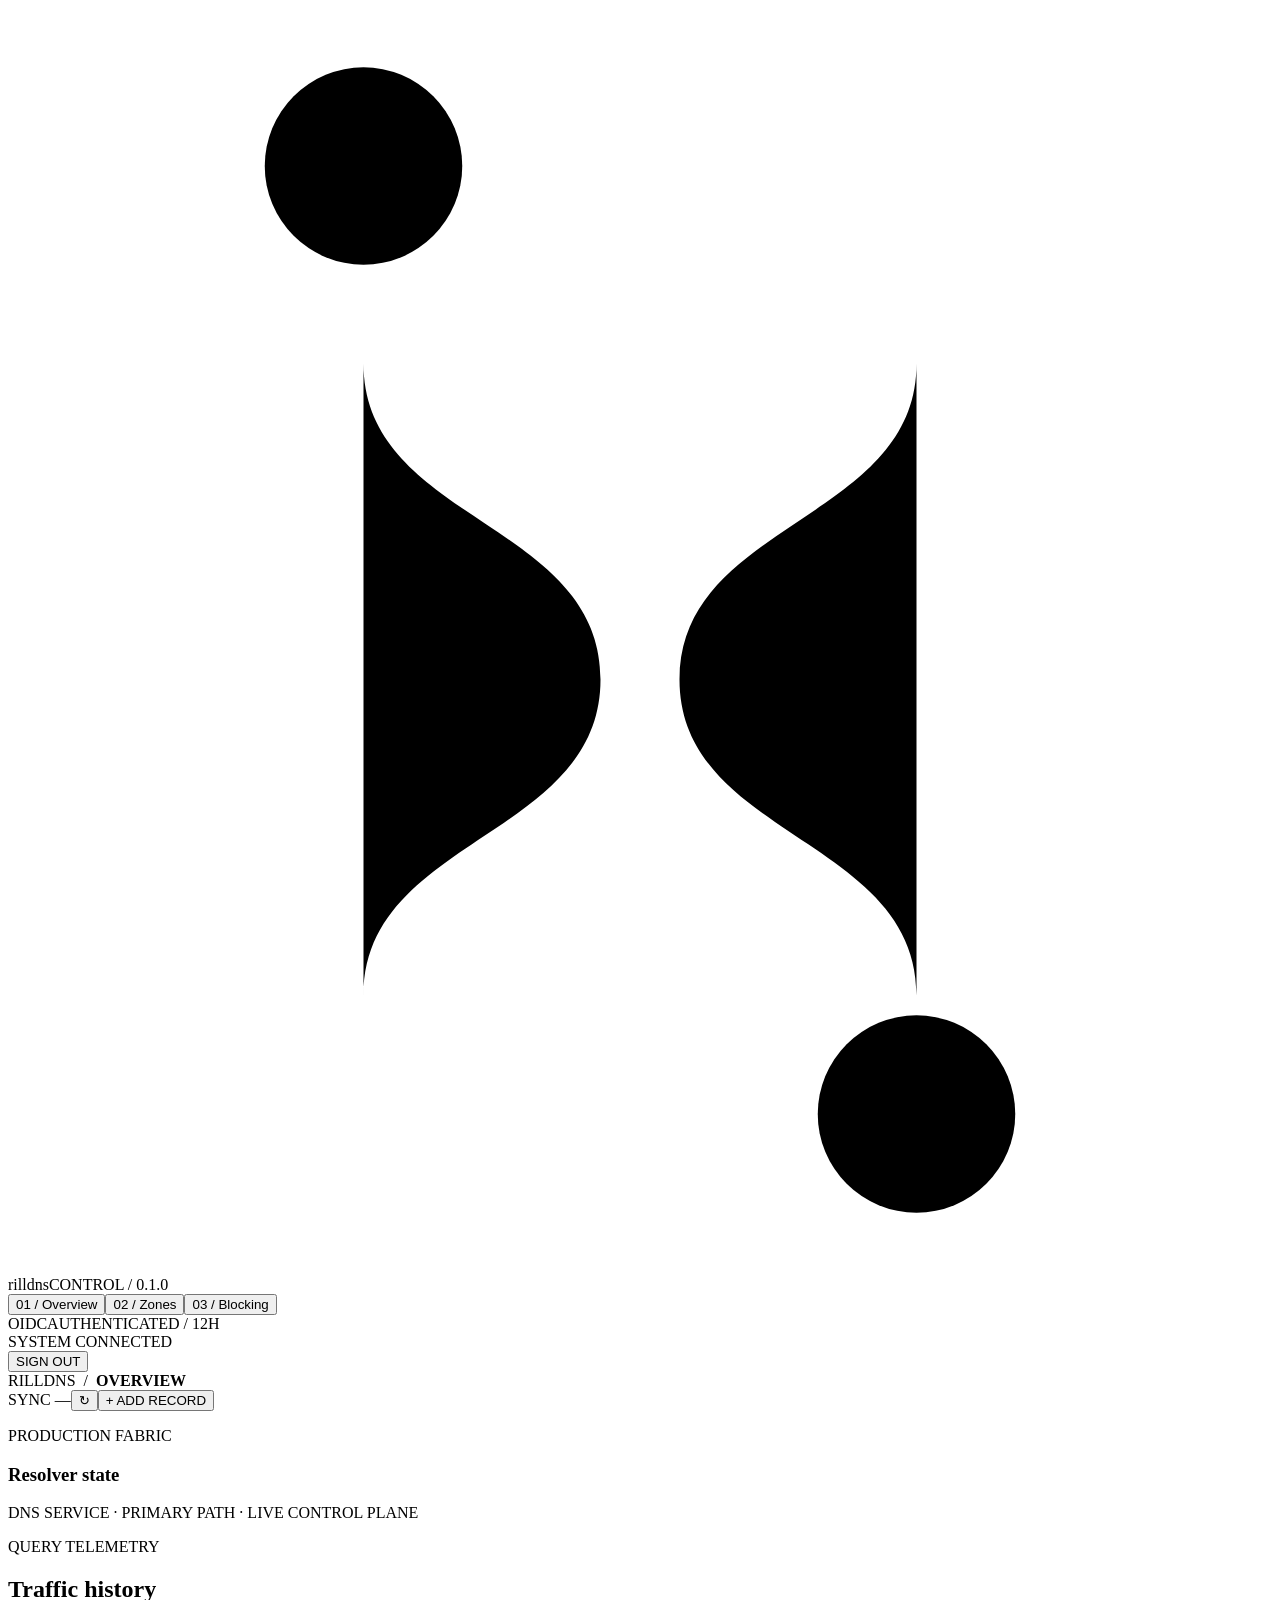
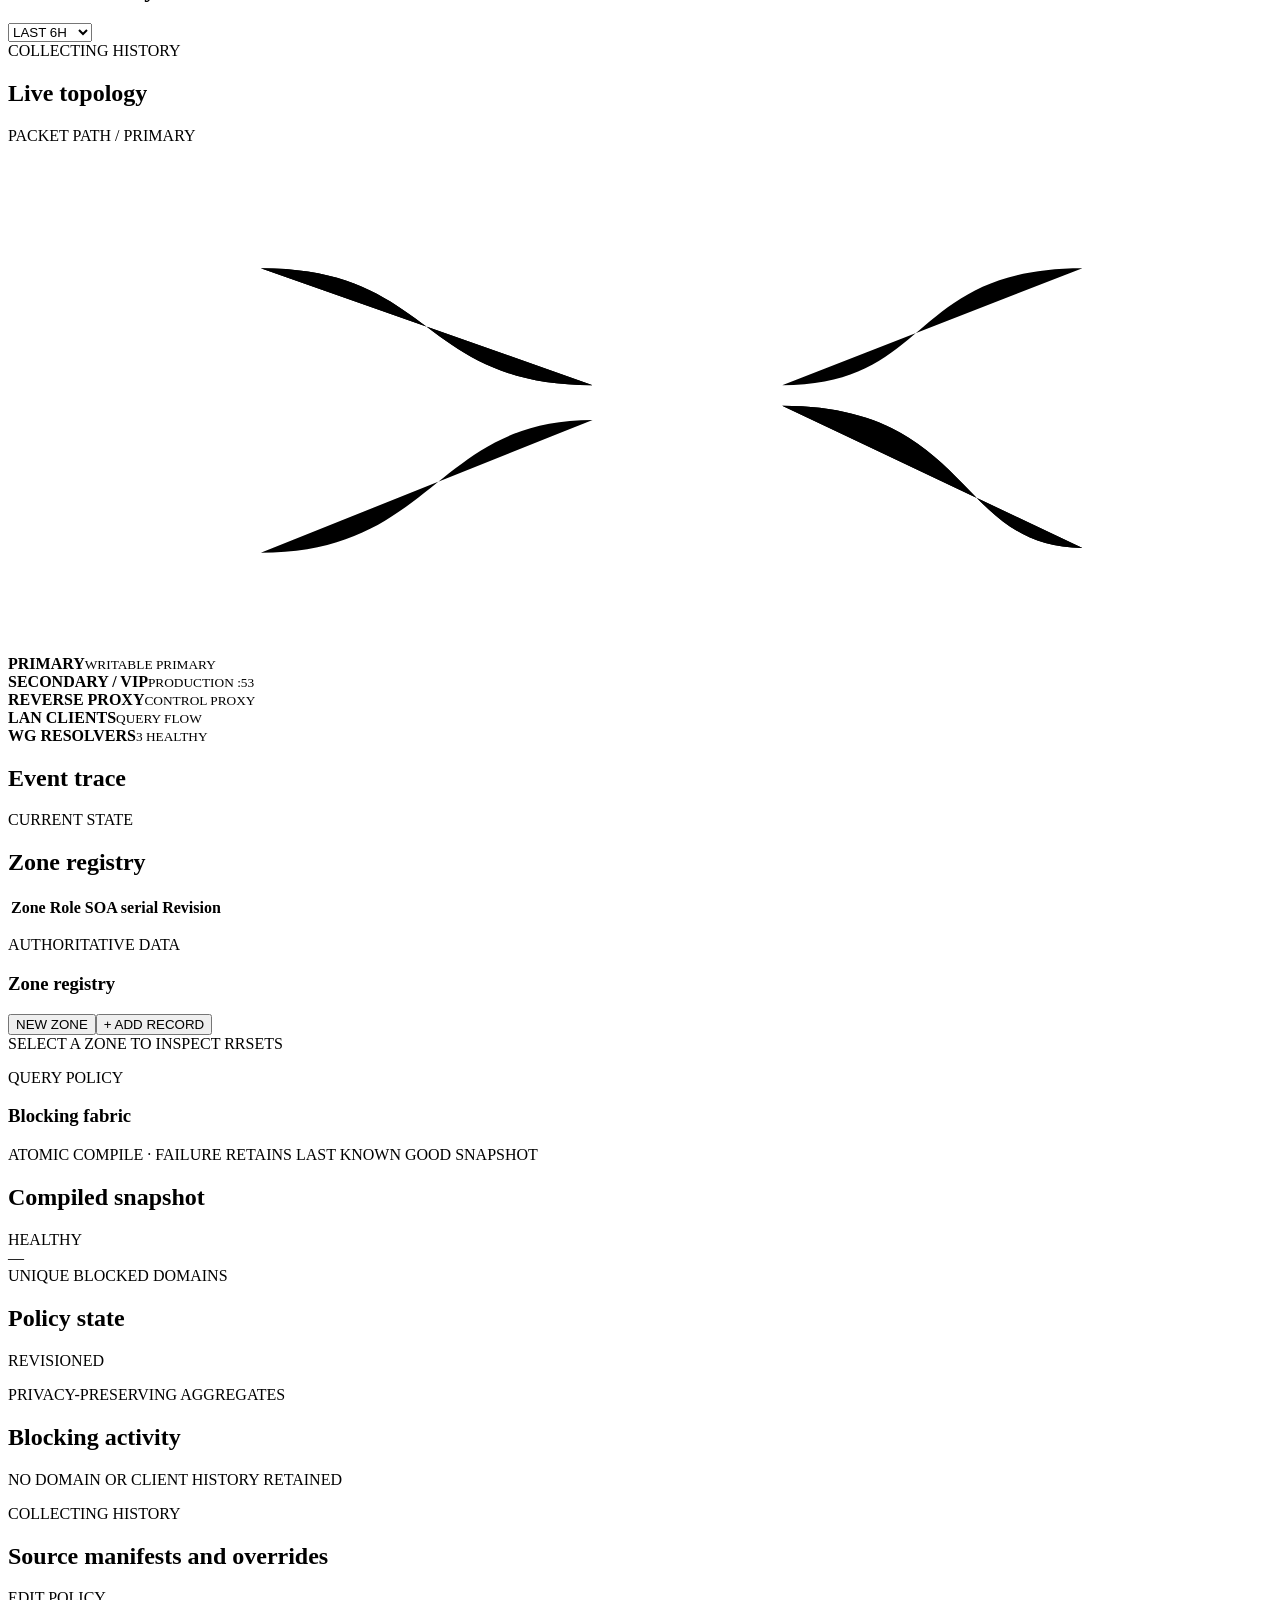
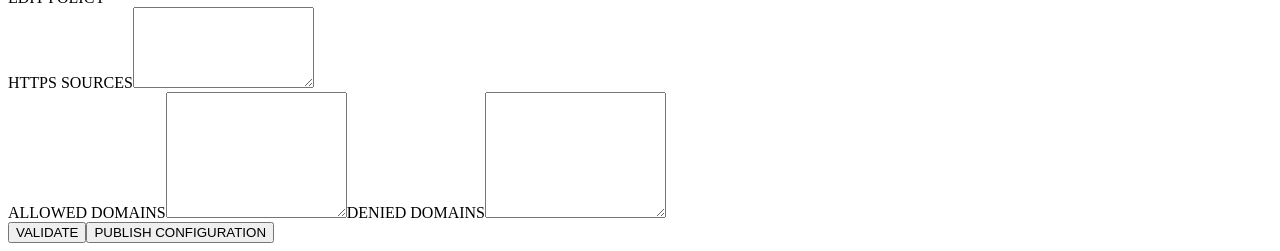
==== internal/webui/static/index.html @ 5bb86b79 "Initial public release of RillDNS" ====
<!doctype html>
<html lang="en">
<head>
  <meta charset="utf-8">
  <meta name="viewport" content="width=device-width,initial-scale=1">
  <meta name="theme-color" content="#0b0d0c">
  <title>RillDNS</title>
  <link rel="icon" href="/static/icon.svg" type="image/svg+xml">
  <link rel="stylesheet" href="/static/style.css">
</head>
<body>
  <div class="app-shell">
    <aside class="rail">
      <div class="logo"><span class="glyph" aria-hidden="true"><svg viewBox="0 0 64 64"><path d="M18 8v10c0 8 12 8 12 16s-12 8-12 16v6M46 8v10c0 8-12 8-12 16s12 8 12 16v6"/><circle cx="18" cy="8" r="5"/><circle cx="46" cy="56" r="5"/></svg></span><span class="wordmark">rilldns<span class="build">CONTROL / 0.1.0</span></span></div>
      <nav class="rail-nav"><button class="nav active" data-view="dashboard"><span>01 / Overview</span></button><button class="nav" data-view="zones"><span>02 / Zones</span></button><button class="nav" data-view="blocking"><span>03 / Blocking</span></button></nav>
      <div class="rail-foot"><div class="user">OIDC<span>AUTHENTICATED / 12H</span></div><div class="live"><i class="pulse"></i> SYSTEM CONNECTED</div><form method="post" action="/api/auth/logout"><button class="signout">SIGN OUT</button></form></div>
    </aside>
    <section class="workspace">
      <header class="topbar"><div class="crumb">RILLDNS&nbsp; / &nbsp;<strong id="crumb">OVERVIEW</strong></div><div class="top-actions"><span class="stamp" id="sync-time">SYNC —</span><button class="icon-btn" id="refresh" title="Refresh" aria-label="Refresh">↻</button><button class="action" id="quick-change">+ ADD RECORD</button></div></header>
      <main>
        <section id="notice" class="notice hidden"></section>
        <section id="dashboard" class="view">
          <div class="section-head"><div><p class="eyebrow">PRODUCTION FABRIC</p><h1>Resolver state</h1></div><p>DNS SERVICE · PRIMARY PATH · LIVE CONTROL PLANE</p></div>
          <div class="status-strip" id="health-cards"></div>
          <section class="chart-section"><div class="chart-section-head"><div><p class="eyebrow">QUERY TELEMETRY</p><h2>Traffic history</h2></div><select id="chart-range" aria-label="Chart range"><option value="1h">LAST 1H</option><option value="6h" selected>LAST 6H</option><option value="24h">LAST 24H</option><option value="7d">LAST 7D</option></select></div><div class="chart-grid" id="chart-grid"><div class="chart-loading">COLLECTING HISTORY</div></div></section>
          <div class="overview-grid">
            <section class="module"><div class="module-head"><h2>Live topology</h2><span class="tag">PACKET PATH / PRIMARY</span></div><div class="topology"><svg viewBox="0 0 800 320" preserveAspectRatio="none" aria-hidden="true"><g class="routes"><path d="M160 78 C270 78 260 152 370 152"/><path d="M490 152 C585 152 570 78 680 78"/><path d="M490 165 C610 165 600 255 680 255"/><path d="M370 174 C270 174 270 258 160 258"/></g><g class="traffic"><path d="M160 78 C270 78 260 152 370 152"/><path d="M490 165 C610 165 600 255 680 255"/></g></svg><div class="node primary-node"><i></i><b>PRIMARY</b><small>WRITABLE PRIMARY</small></div><div class="node master-node"><i></i><b>SECONDARY / VIP</b><small>PRODUCTION :53</small></div><div class="node proxy-node"><b>REVERSE PROXY</b><small>CONTROL PROXY</small></div><div class="node client-node"><i></i><b>LAN CLIENTS</b><small>QUERY FLOW</small></div><div class="node upstream-node"><i></i><b>WG RESOLVERS</b><small>3 HEALTHY</small></div></div></section>
            <section class="module"><div class="module-head"><h2>Event trace</h2><span class="tag">CURRENT STATE</span></div><div class="event-list" id="event-list"></div></section>
          </div>
          <section class="module zone-registry"><div class="module-head"><h2>Zone registry</h2><span id="zone-count" class="tag"></span></div><div class="table-wrap"><table><thead><tr><th>Zone</th><th>Role</th><th>SOA serial</th><th>Revision</th></tr></thead><tbody id="zone-summary"></tbody></table></div></section>
        </section>
        <section id="zones" class="view hidden">
          <div class="section-head"><div><p class="eyebrow">AUTHORITATIVE DATA</p><h1>Zone registry</h1></div><div class="header-actions"><button class="button secondary" id="new-zone">NEW ZONE</button><button class="action" id="zone-add-record">+ ADD RECORD</button></div></div>
          <div class="zone-layout"><aside class="module zone-list" id="zone-list"></aside><section class="module zone-detail" id="zone-detail"><div class="empty">SELECT A ZONE TO INSPECT RRSETS</div></section></div>
        </section>
        <section id="blocking" class="view hidden">
          <div class="section-head"><div><p class="eyebrow">QUERY POLICY</p><h1>Blocking fabric</h1></div><p>ATOMIC COMPILE · FAILURE RETAINS LAST KNOWN GOOD SNAPSHOT</p></div>
          <div class="blocking-summary"><section class="module"><div class="module-head"><h2>Compiled snapshot</h2><span class="tag">HEALTHY</span></div><div class="blocking-number" id="blocking-count">—</div><div class="blocking-caption">UNIQUE BLOCKED DOMAINS</div><div class="meter"><i></i></div></section><section class="module"><div class="module-head"><h2>Policy state</h2><span class="tag">REVISIONED</span></div><div class="policy-stats" id="policy-stats"></div></section></div>
          <section class="chart-section"><div class="chart-section-head"><div><p class="eyebrow">PRIVACY-PRESERVING AGGREGATES</p><h2>Blocking activity</h2></div><p class="chart-note">NO DOMAIN OR CLIENT HISTORY RETAINED</p></div><div class="chart-grid blocking-charts" id="blocking-chart-grid"><div class="chart-loading">COLLECTING HISTORY</div></div></section>
          <form class="module form blocking-form" id="blocking-form"><div class="module-head"><h2>Source manifests and overrides</h2><span class="tag">EDIT POLICY</span></div><div class="form-body"><label>HTTPS SOURCES<textarea id="sources" rows="5"></textarea></label><div class="two"><label>ALLOWED DOMAINS<textarea id="allow" rows="8"></textarea></label><label>DENIED DOMAINS<textarea id="deny" rows="8"></textarea></label></div><div class="actions"><button type="button" class="button secondary" id="plan-blocking">VALIDATE</button><button class="button primary">PUBLISH CONFIGURATION</button></div></div></form>
        </section>
      </main>
    </section>
  </div>
  <dialog id="dialog"><form method="dialog" class="dialog-card"><button class="close" value="cancel" aria-label="Close">×</button><div id="dialog-content"></div></form></dialog>
  <script src="/static/app.js" defer></script>
</body>
</html>
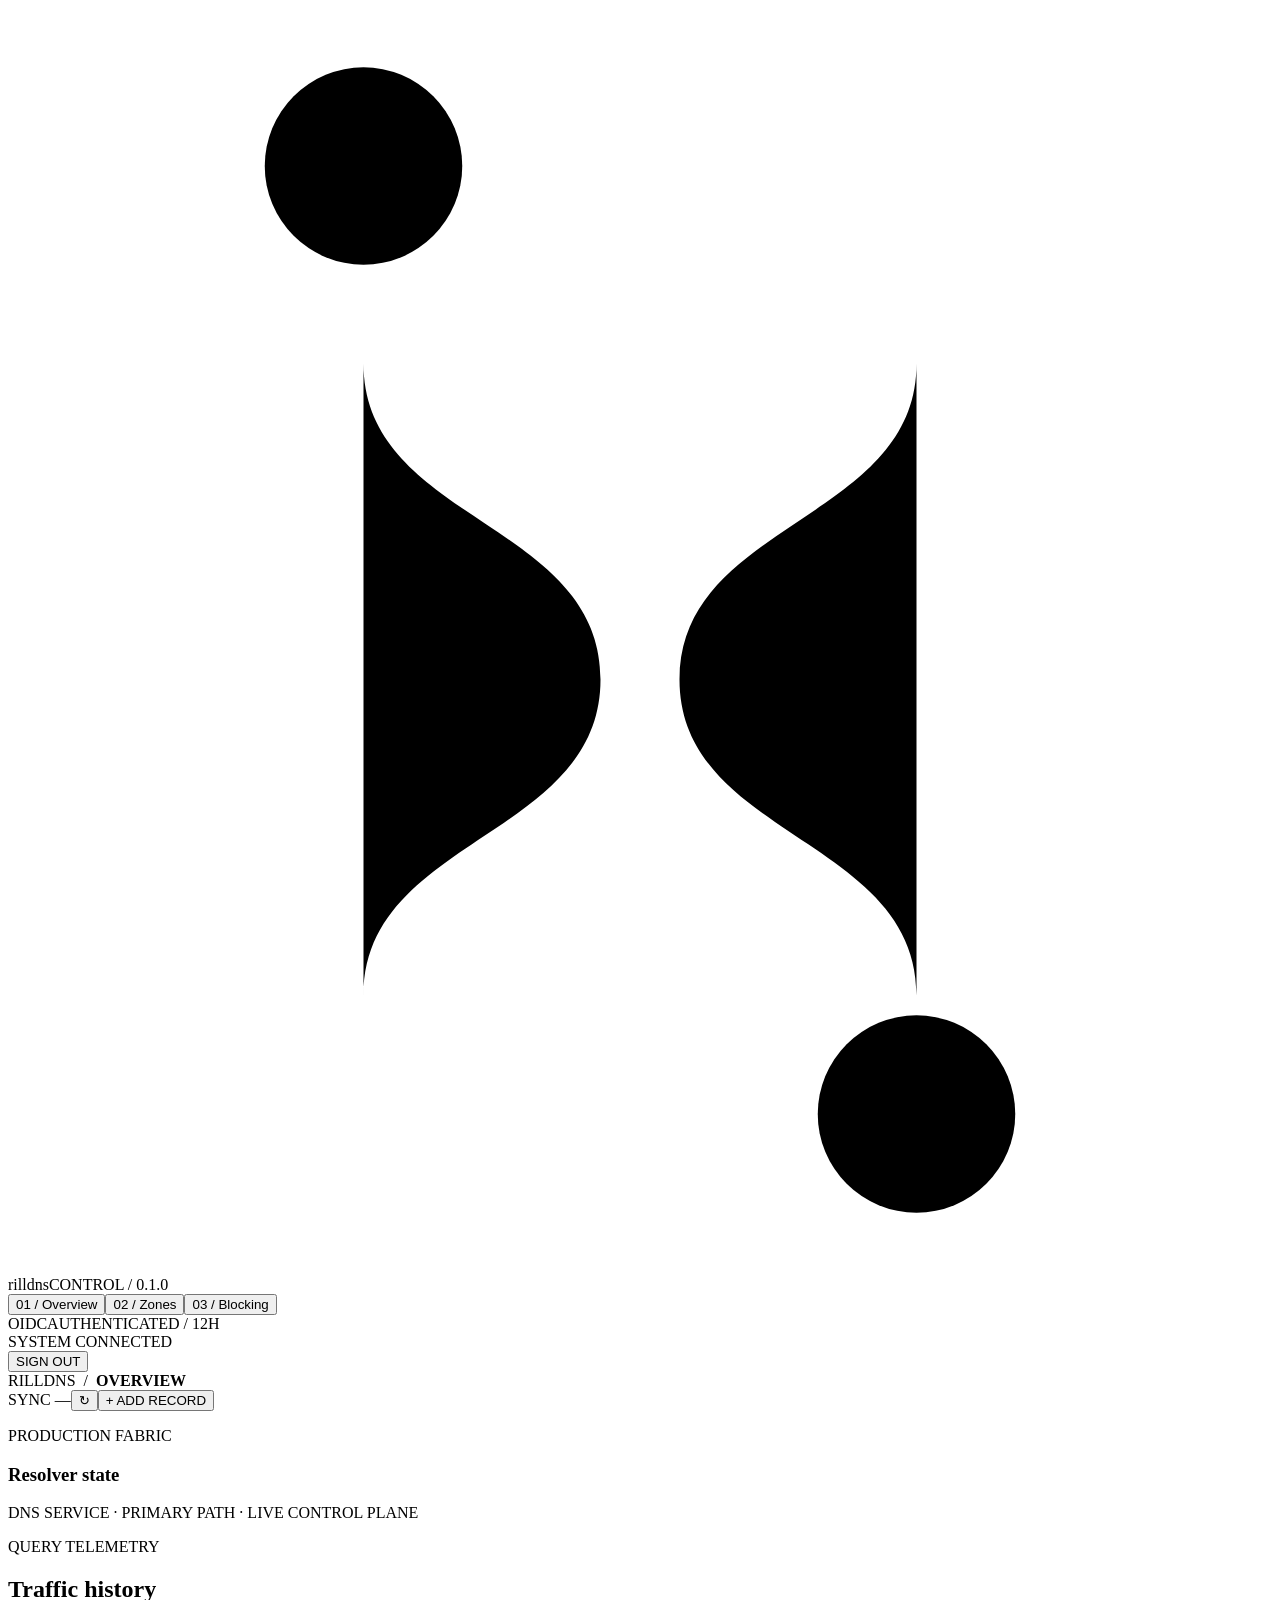
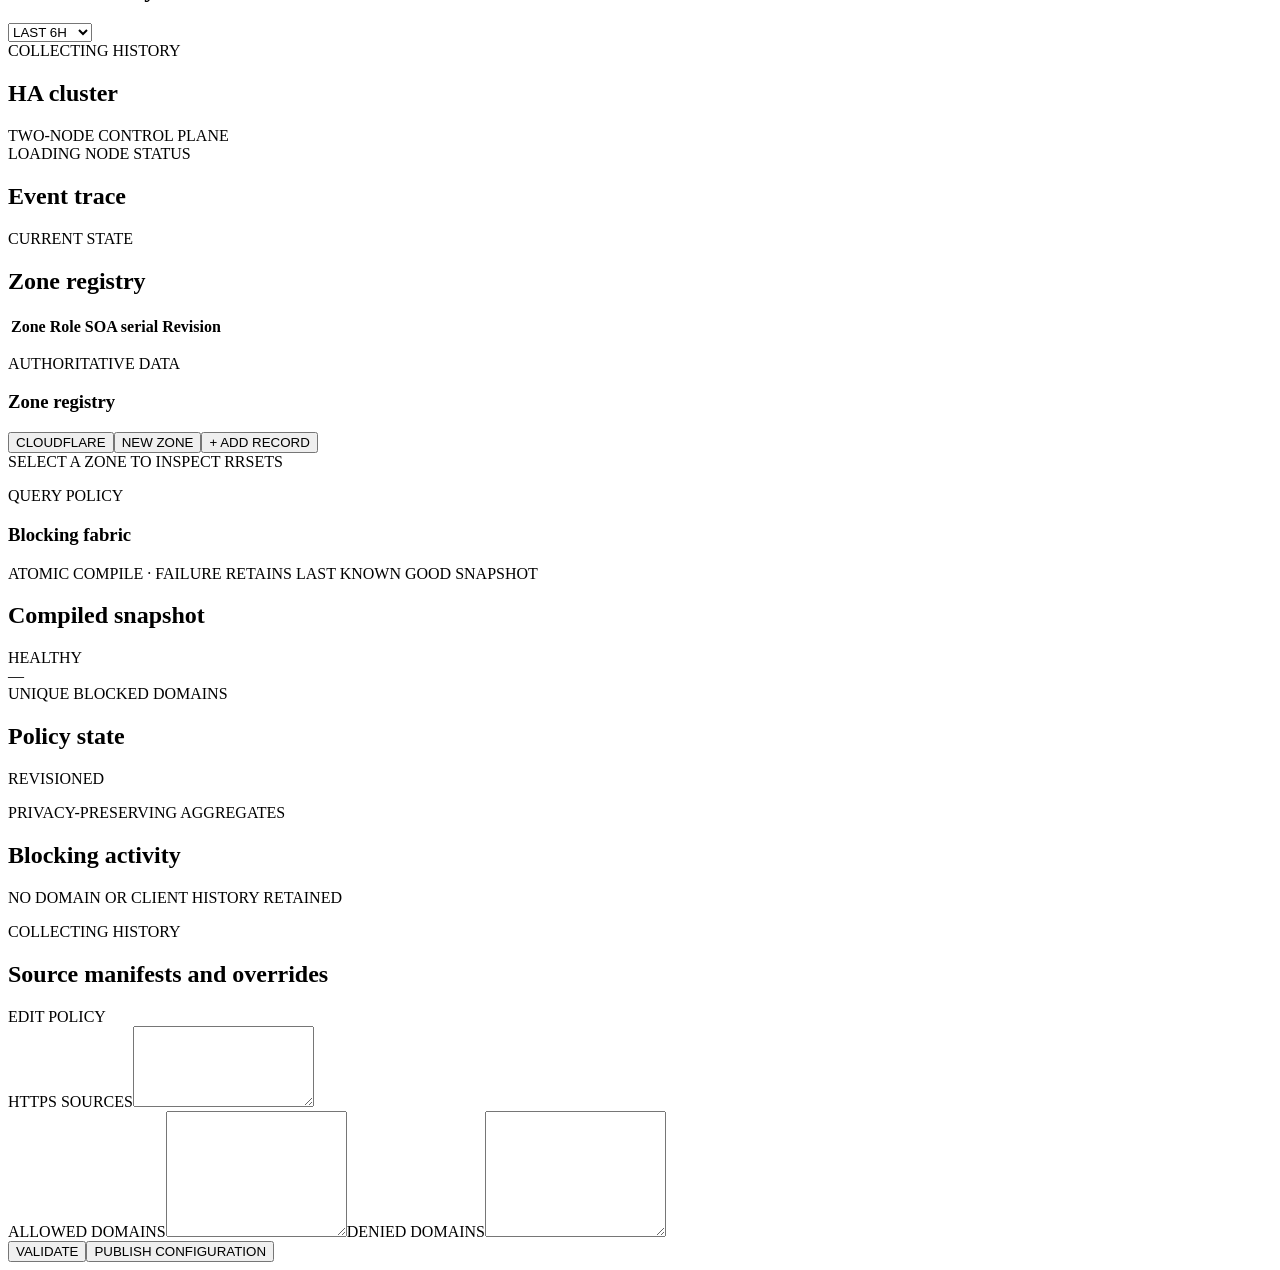
==== commit 6375c259: "Reconcile the published tree with the deployed one The public repository and the internal one had di" ====
--- a/internal/webui/static/index.html
+++ b/internal/webui/static/index.html
@@ -24,13 +24,13 @@
           <div class="status-strip" id="health-cards"></div>
           <section class="chart-section"><div class="chart-section-head"><div><p class="eyebrow">QUERY TELEMETRY</p><h2>Traffic history</h2></div><select id="chart-range" aria-label="Chart range"><option value="1h">LAST 1H</option><option value="6h" selected>LAST 6H</option><option value="24h">LAST 24H</option><option value="7d">LAST 7D</option></select></div><div class="chart-grid" id="chart-grid"><div class="chart-loading">COLLECTING HISTORY</div></div></section>
           <div class="overview-grid">
-            <section class="module"><div class="module-head"><h2>Live topology</h2><span class="tag">PACKET PATH / PRIMARY</span></div><div class="topology"><svg viewBox="0 0 800 320" preserveAspectRatio="none" aria-hidden="true"><g class="routes"><path d="M160 78 C270 78 260 152 370 152"/><path d="M490 152 C585 152 570 78 680 78"/><path d="M490 165 C610 165 600 255 680 255"/><path d="M370 174 C270 174 270 258 160 258"/></g><g class="traffic"><path d="M160 78 C270 78 260 152 370 152"/><path d="M490 165 C610 165 600 255 680 255"/></g></svg><div class="node primary-node"><i></i><b>PRIMARY</b><small>WRITABLE PRIMARY</small></div><div class="node master-node"><i></i><b>SECONDARY / VIP</b><small>PRODUCTION :53</small></div><div class="node proxy-node"><b>REVERSE PROXY</b><small>CONTROL PROXY</small></div><div class="node client-node"><i></i><b>LAN CLIENTS</b><small>QUERY FLOW</small></div><div class="node upstream-node"><i></i><b>WG RESOLVERS</b><small>3 HEALTHY</small></div></div></section>
+            <section class="module"><div class="module-head"><h2>HA cluster</h2><span class="tag">TWO-NODE CONTROL PLANE</span></div><div id="ha-cluster" class="ha-cluster"><div class="ha-loading">LOADING NODE STATUS</div></div></section>
             <section class="module"><div class="module-head"><h2>Event trace</h2><span class="tag">CURRENT STATE</span></div><div class="event-list" id="event-list"></div></section>
           </div>
           <section class="module zone-registry"><div class="module-head"><h2>Zone registry</h2><span id="zone-count" class="tag"></span></div><div class="table-wrap"><table><thead><tr><th>Zone</th><th>Role</th><th>SOA serial</th><th>Revision</th></tr></thead><tbody id="zone-summary"></tbody></table></div></section>
         </section>
         <section id="zones" class="view hidden">
-          <div class="section-head"><div><p class="eyebrow">AUTHORITATIVE DATA</p><h1>Zone registry</h1></div><div class="header-actions"><button class="button secondary" id="new-zone">NEW ZONE</button><button class="action" id="zone-add-record">+ ADD RECORD</button></div></div>
+          <div class="section-head"><div><p class="eyebrow">AUTHORITATIVE DATA</p><h1>Zone registry</h1></div><div class="header-actions"><button class="button secondary" id="cloudflare-config">CLOUDFLARE</button><button class="button secondary" id="new-zone">NEW ZONE</button><button class="action" id="zone-add-record">+ ADD RECORD</button></div></div>
           <div class="zone-layout"><aside class="module zone-list" id="zone-list"></aside><section class="module zone-detail" id="zone-detail"><div class="empty">SELECT A ZONE TO INSPECT RRSETS</div></section></div>
         </section>
         <section id="blocking" class="view hidden">
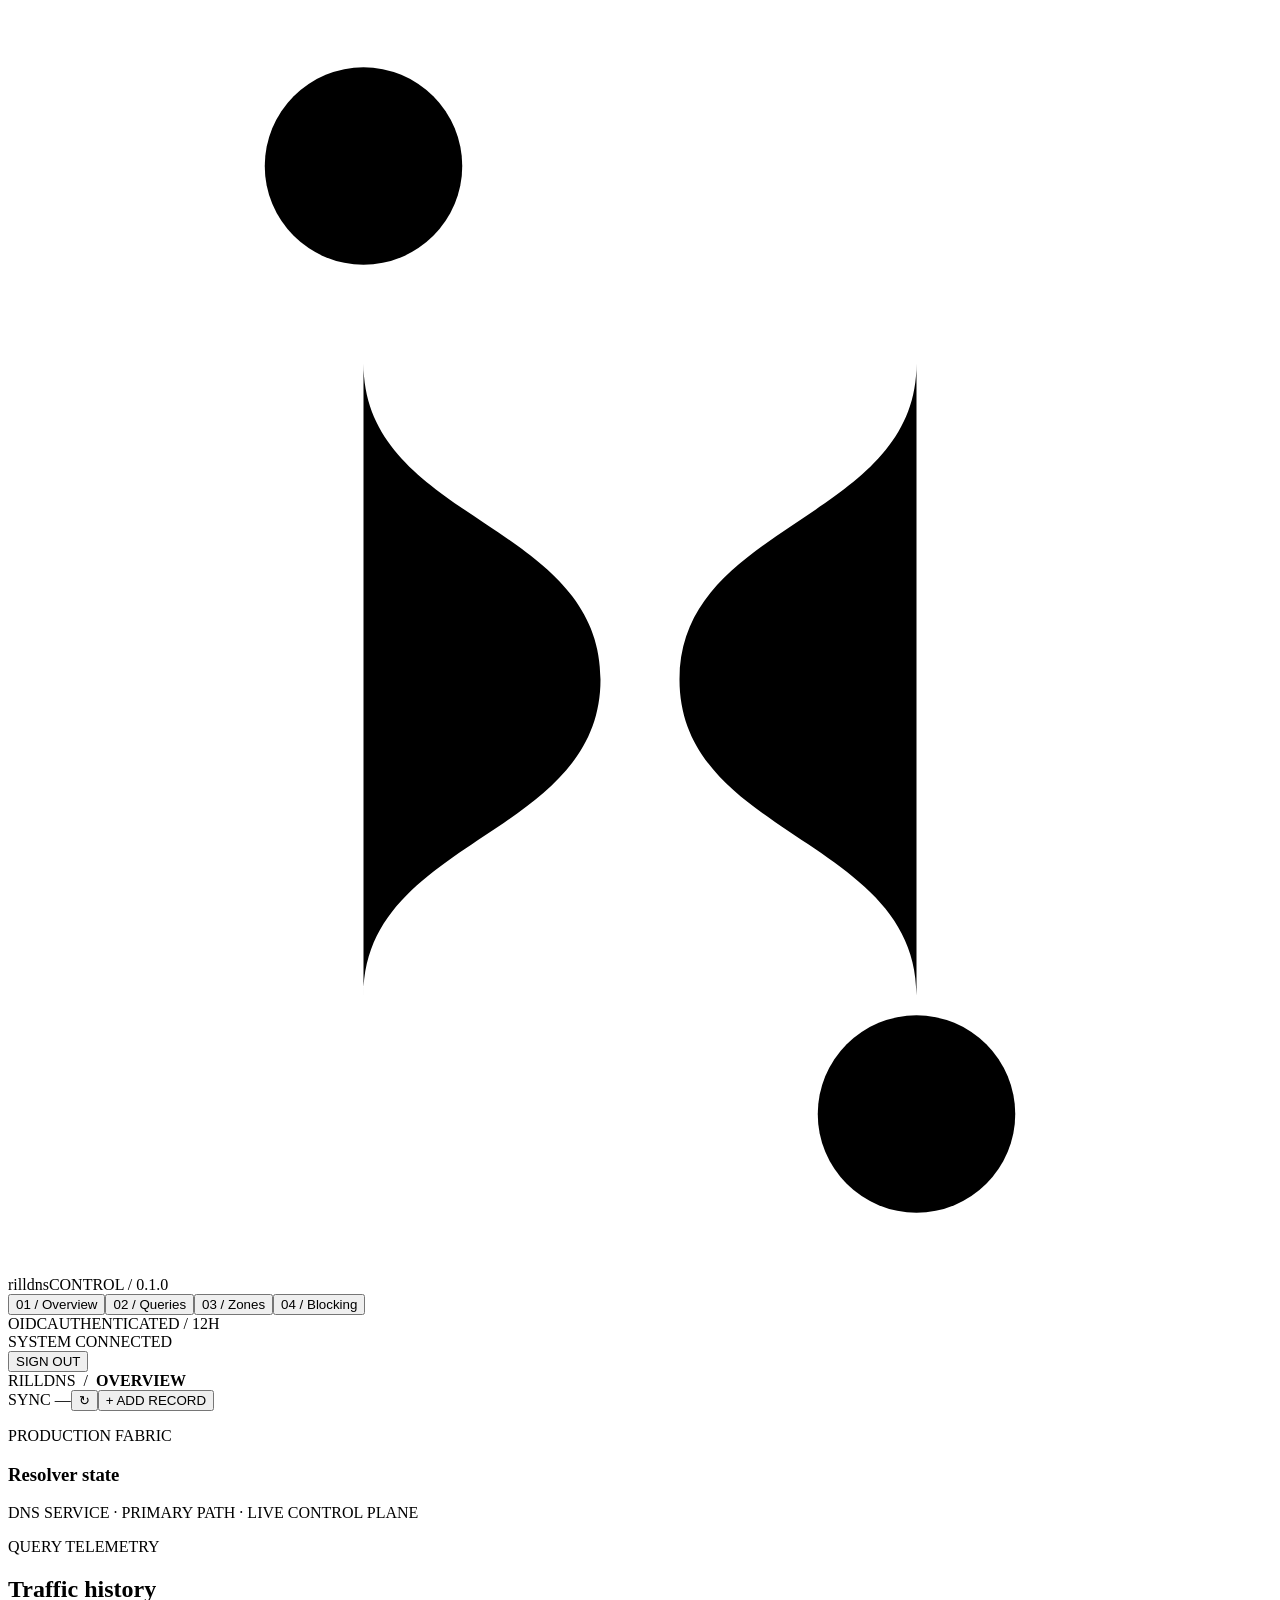
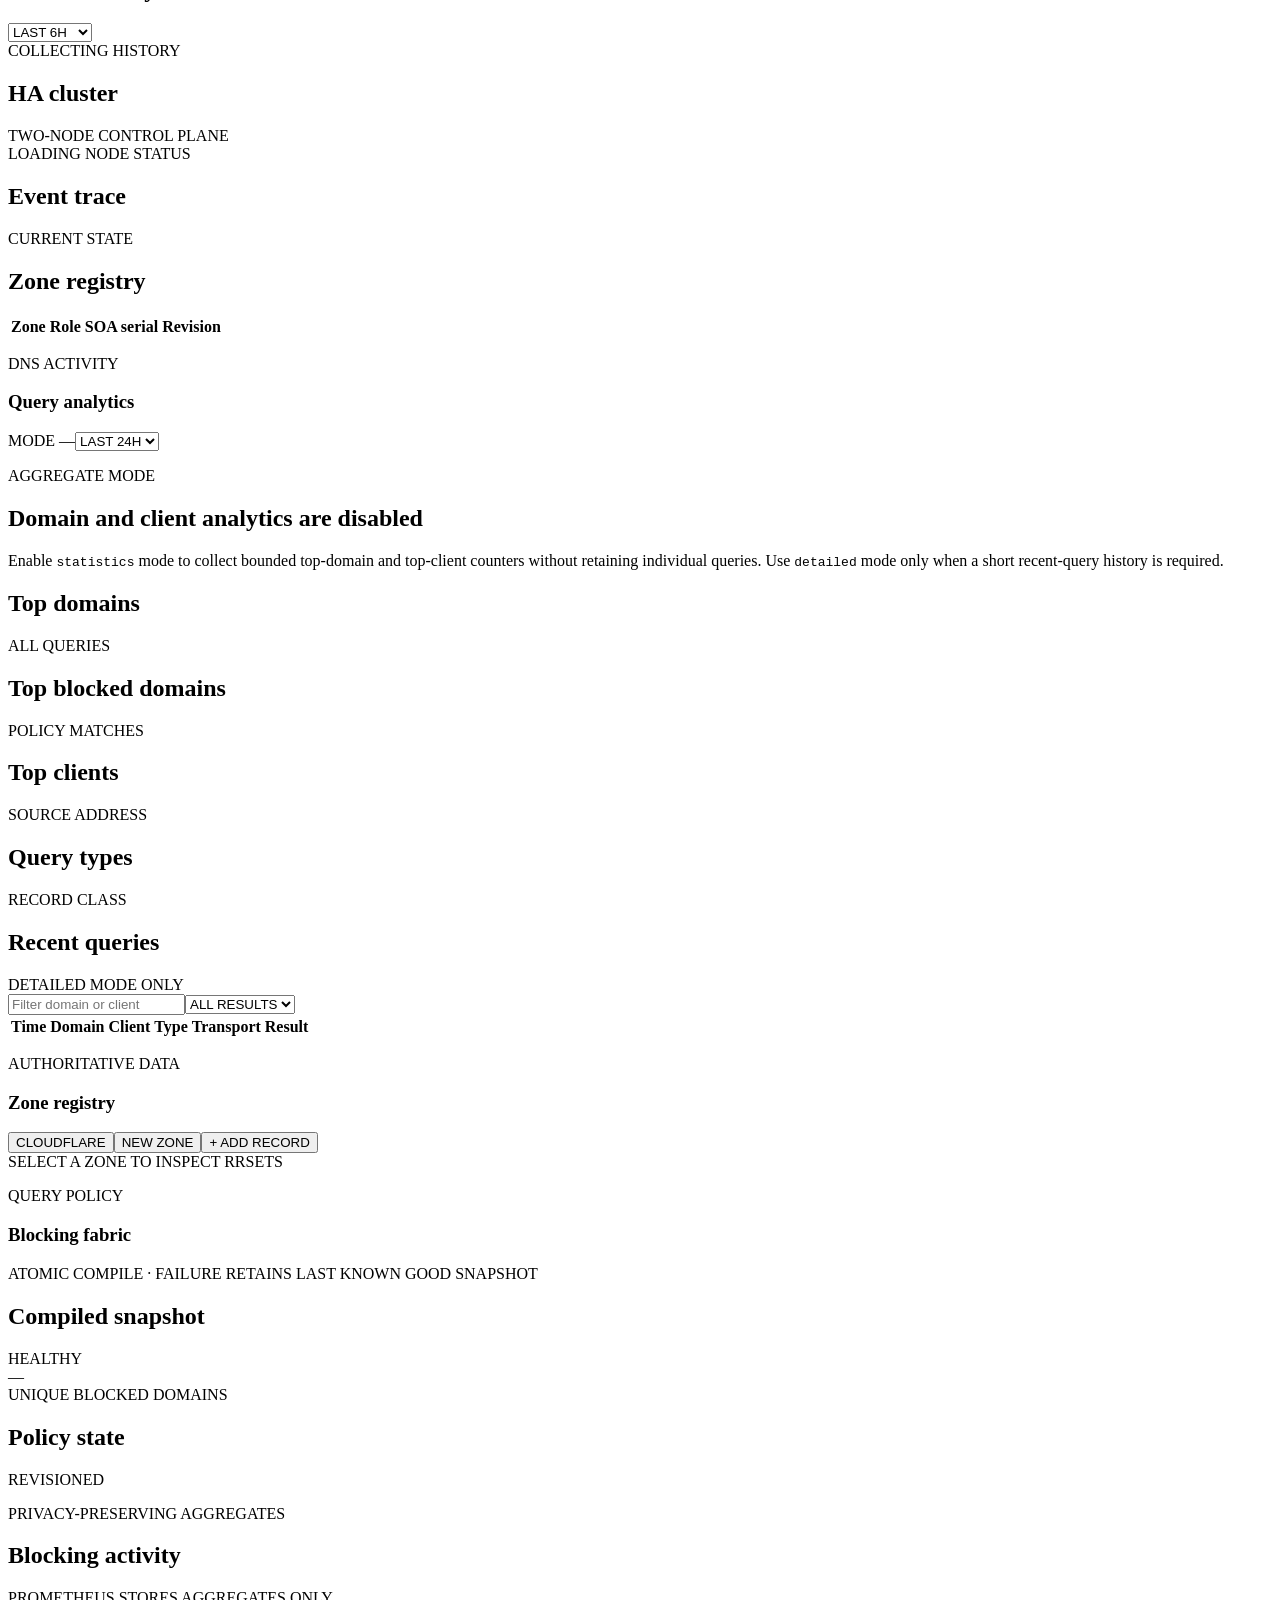
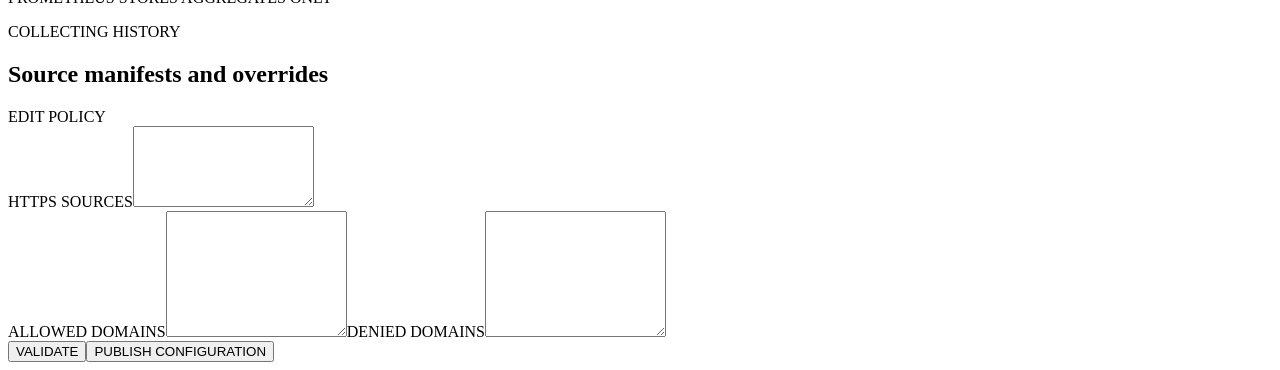
==== commit 862685fa: "feat: add privacy-aware DNS query analytics" ====
--- a/internal/webui/static/index.html
+++ b/internal/webui/static/index.html
@@ -12,7 +12,7 @@
   <div class="app-shell">
     <aside class="rail">
       <div class="logo"><span class="glyph" aria-hidden="true"><svg viewBox="0 0 64 64"><path d="M18 8v10c0 8 12 8 12 16s-12 8-12 16v6M46 8v10c0 8-12 8-12 16s12 8 12 16v6"/><circle cx="18" cy="8" r="5"/><circle cx="46" cy="56" r="5"/></svg></span><span class="wordmark">rilldns<span class="build">CONTROL / 0.1.0</span></span></div>
-      <nav class="rail-nav"><button class="nav active" data-view="dashboard"><span>01 / Overview</span></button><button class="nav" data-view="zones"><span>02 / Zones</span></button><button class="nav" data-view="blocking"><span>03 / Blocking</span></button></nav>
+      <nav class="rail-nav"><button class="nav active" data-view="dashboard"><span>01 / Overview</span></button><button class="nav" data-view="queries"><span>02 / Queries</span></button><button class="nav" data-view="zones"><span>03 / Zones</span></button><button class="nav" data-view="blocking"><span>04 / Blocking</span></button></nav>
       <div class="rail-foot"><div class="user">OIDC<span>AUTHENTICATED / 12H</span></div><div class="live"><i class="pulse"></i> SYSTEM CONNECTED</div><form method="post" action="/api/auth/logout"><button class="signout">SIGN OUT</button></form></div>
     </aside>
     <section class="workspace">
@@ -29,6 +29,21 @@
           </div>
           <section class="module zone-registry"><div class="module-head"><h2>Zone registry</h2><span id="zone-count" class="tag"></span></div><div class="table-wrap"><table><thead><tr><th>Zone</th><th>Role</th><th>SOA serial</th><th>Revision</th></tr></thead><tbody id="zone-summary"></tbody></table></div></section>
         </section>
+        <section id="queries" class="view hidden">
+          <div class="section-head"><div><p class="eyebrow">DNS ACTIVITY</p><h1>Query analytics</h1></div><div class="query-controls"><span id="analytics-mode" class="privacy-mode">MODE —</span><select id="analytics-range" aria-label="Query analytics range"><option value="1h">LAST 1H</option><option value="6h">LAST 6H</option><option value="24h" selected>LAST 24H</option><option value="7d">LAST 7D</option></select></div></div>
+          <section id="analytics-disabled" class="module analytics-empty hidden"><div><p class="eyebrow">AGGREGATE MODE</p><h2>Domain and client analytics are disabled</h2><p>Enable <code>statistics</code> mode to collect bounded top-domain and top-client counters without retaining individual queries. Use <code>detailed</code> mode only when a short recent-query history is required.</p></div></section>
+          <div id="analytics-content" class="hidden">
+            <div class="query-summary" id="query-summary"></div>
+            <p id="analytics-warning" class="analytics-warning hidden"></p>
+            <div class="query-grid">
+              <section class="module"><div class="module-head"><h2>Top domains</h2><span class="tag">ALL QUERIES</span></div><div class="rank-list" id="top-domains"></div></section>
+              <section class="module"><div class="module-head"><h2>Top blocked domains</h2><span class="tag">POLICY MATCHES</span></div><div class="rank-list" id="top-blocked-domains"></div></section>
+              <section class="module"><div class="module-head"><h2>Top clients</h2><span class="tag">SOURCE ADDRESS</span></div><div class="rank-list" id="top-clients"></div></section>
+              <section class="module"><div class="module-head"><h2>Query types</h2><span class="tag">RECORD CLASS</span></div><div class="rank-list" id="query-types"></div></section>
+            </div>
+            <section class="module recent-queries"><div class="module-head"><h2>Recent queries</h2><span id="recent-mode" class="tag">DETAILED MODE ONLY</span></div><div class="query-filter"><input id="query-filter" type="search" placeholder="Filter domain or client" aria-label="Filter recent queries"><select id="query-status" aria-label="Filter query status"><option value="all">ALL RESULTS</option><option value="allowed">ALLOWED</option><option value="blocked">BLOCKED</option></select></div><div class="table-wrap"><table><thead><tr><th>Time</th><th>Domain</th><th>Client</th><th>Type</th><th>Transport</th><th>Result</th></tr></thead><tbody id="recent-query-rows"></tbody></table></div></section>
+          </div>
+        </section>
         <section id="zones" class="view hidden">
           <div class="section-head"><div><p class="eyebrow">AUTHORITATIVE DATA</p><h1>Zone registry</h1></div><div class="header-actions"><button class="button secondary" id="cloudflare-config">CLOUDFLARE</button><button class="button secondary" id="new-zone">NEW ZONE</button><button class="action" id="zone-add-record">+ ADD RECORD</button></div></div>
           <div class="zone-layout"><aside class="module zone-list" id="zone-list"></aside><section class="module zone-detail" id="zone-detail"><div class="empty">SELECT A ZONE TO INSPECT RRSETS</div></section></div>
@@ -36,7 +51,7 @@
         <section id="blocking" class="view hidden">
           <div class="section-head"><div><p class="eyebrow">QUERY POLICY</p><h1>Blocking fabric</h1></div><p>ATOMIC COMPILE · FAILURE RETAINS LAST KNOWN GOOD SNAPSHOT</p></div>
           <div class="blocking-summary"><section class="module"><div class="module-head"><h2>Compiled snapshot</h2><span class="tag">HEALTHY</span></div><div class="blocking-number" id="blocking-count">—</div><div class="blocking-caption">UNIQUE BLOCKED DOMAINS</div><div class="meter"><i></i></div></section><section class="module"><div class="module-head"><h2>Policy state</h2><span class="tag">REVISIONED</span></div><div class="policy-stats" id="policy-stats"></div></section></div>
-          <section class="chart-section"><div class="chart-section-head"><div><p class="eyebrow">PRIVACY-PRESERVING AGGREGATES</p><h2>Blocking activity</h2></div><p class="chart-note">NO DOMAIN OR CLIENT HISTORY RETAINED</p></div><div class="chart-grid blocking-charts" id="blocking-chart-grid"><div class="chart-loading">COLLECTING HISTORY</div></div></section>
+          <section class="chart-section"><div class="chart-section-head"><div><p class="eyebrow">PRIVACY-PRESERVING AGGREGATES</p><h2>Blocking activity</h2></div><p class="chart-note">PROMETHEUS STORES AGGREGATES ONLY</p></div><div class="chart-grid blocking-charts" id="blocking-chart-grid"><div class="chart-loading">COLLECTING HISTORY</div></div></section>
           <form class="module form blocking-form" id="blocking-form"><div class="module-head"><h2>Source manifests and overrides</h2><span class="tag">EDIT POLICY</span></div><div class="form-body"><label>HTTPS SOURCES<textarea id="sources" rows="5"></textarea></label><div class="two"><label>ALLOWED DOMAINS<textarea id="allow" rows="8"></textarea></label><label>DENIED DOMAINS<textarea id="deny" rows="8"></textarea></label></div><div class="actions"><button type="button" class="button secondary" id="plan-blocking">VALIDATE</button><button class="button primary">PUBLISH CONFIGURATION</button></div></div></form>
         </section>
       </main>
